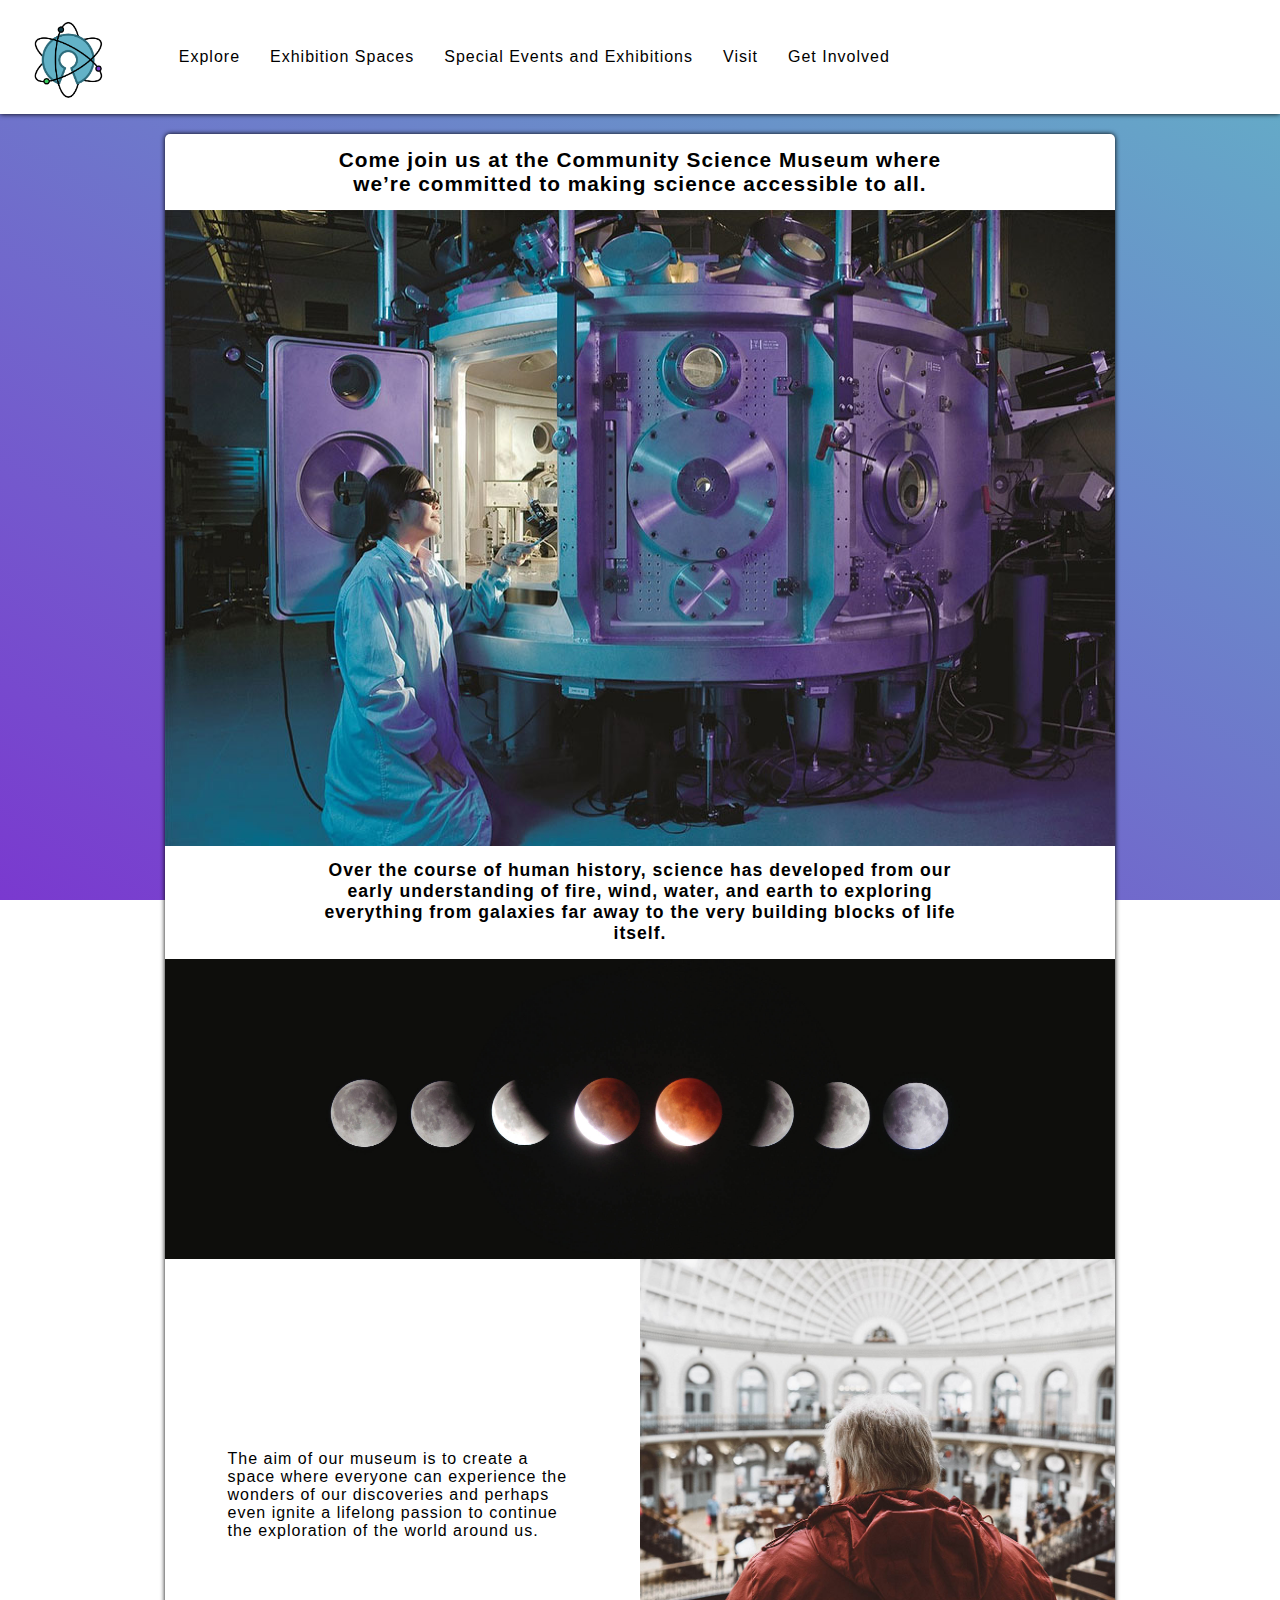
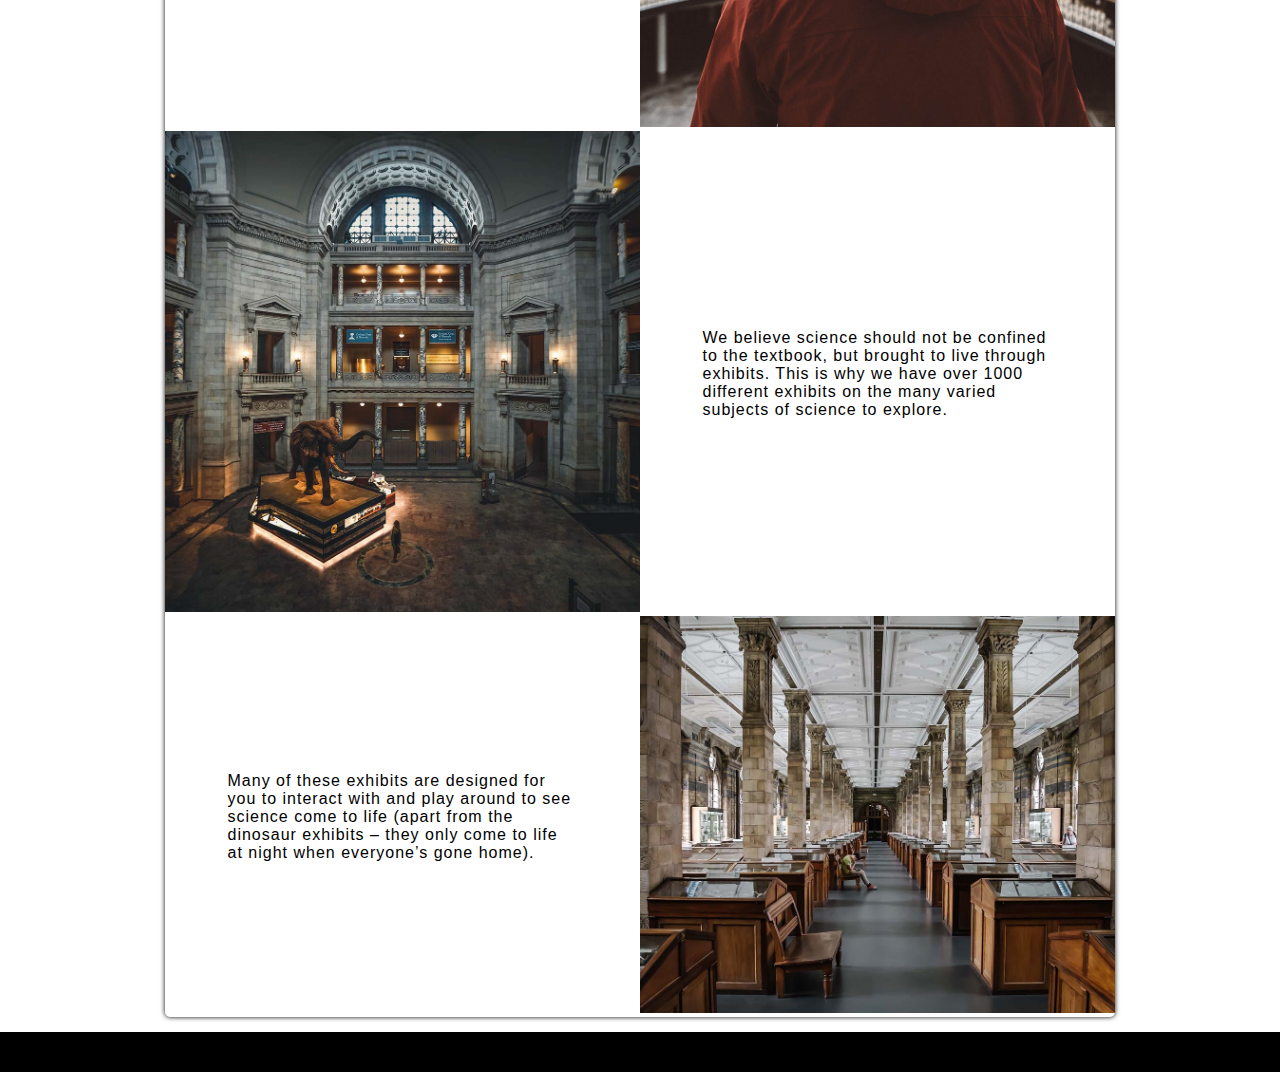
==== index.html @ f50c5907 "First comitt" ====
<!DOCTYPE html>
<html>
  <head>
    <title>Community Science Museum</title>
    <meta name="description" content="Community science museum for kids and parants." />
    <meta name="viewport" content="width=device-width, initial-scale=1.0" />
    <link href="styles/styles.css" rel="stylesheet" />
    <link rel="stylesheet" href="https://use.fontawesome.com/releases/v5.15.1/css/all.css" integrity="sha384-vp86vTRFVJgpjF9jiIGPEEqYqlDwgyBgEF109VFjmqGmIY/Y4HV4d3Gp2irVfcrp" crossorigin="anonymous" />
  </head>

  <body class="flex column align-center">
    <header class="full-width shadow">
      <div class="menu flex space-between align-center full-width">
        <div class="main_logo">
          <a href="index.html">
            <img src="images/main_logo200.png" alt="Site logo" />
          </a>
        </div>
        <label for="hamburger_menu"><i class="fas fa-bars"></i></label>
        <input type="checkbox" id="hamburger_menu" />

        <nav>
          <ul class="space-items">
            <li><a href="explore.html" class="underline">Explore</a></li>
            <li><a href="exhibition_spaces.html" class="underline">Exhibition Spaces</a></li>
            <li><a href="special_events_and_exhibitions.html" class="underline">Special Events and Exhibitions</a></li>
            <li><a href="visit.html" class="underline">Visit</a></li>
            <li><a href="get_involved.html" class="underline">Get Involved</a></li>
          </ul>
        </nav>
      </div>
    </header>

    <main class="flex align-center column full-width">
      <section class="flex container shadow column align-center">
        <div class="card card-txt text-align">
          <h1>Come join us at the Community Science Museum where we’re committed to making science accessible to all.</h1>
        </div>

        <div class="card card-img">
          <img src="images/scientific200.jpg" alt="Scientist in lab coat inspecting content inside a pressure tank." />
        </div>

        <div class="card card-txt text-align">
          <h2>Over the course of human history, science has developed from our early understanding of fire, wind, water, and earth to exploring everything from galaxies far away to the very building blocks of life itself.</h2>
        </div>

        <div class="card card-img">
          <img src="images/celso200.jpg" alt="Multiple moons in a red explise side by side." />
        </div>

        <div class="card card-dual space-between">
          <div class="card-text-dual">
            <p>The aim of our museum is to create a space where everyone can experience the wonders of our discoveries and perhaps even ignite a lifelong passion to continue the exploration of the world around us.</p>
          </div>
          <div class="card-img-dual">
            <img src="images/Senior200.jpg" alt="Senior man watching the museum from a high view" />
          </div>
        </div>

        <div class="card card-dual space-between card-reverse">
          <div class="card-img-dual">
            <img src="images/Mamut200.jpg" alt="Mamut staged in a large museum hall" />
          </div>
          <div class="card-text-dual">
            <p>We believe science should not be confined to the textbook, but brought to live through exhibits. This is why we have over 1000 different exhibits on the many varied subjects of science to explore.</p>
          </div>
        </div>

        <div class="card card-dual space-between">
          <div class="card-text-dual">
            <p>Many of these exhibits are designed for you to interact with and play around to see science come to life (apart from the dinosaur exhibits – they only come to life at night when everyone’s gone home).</p>
          </div>
          <div class="card-img-dual">
            <img src="images/museumhall200.jpg" alt="Museum exhibits hall with small glass view into boxes." />
          </div>
        </div>
      </section>
    </main>

    <footer class="full-width full-height space-top"></footer>
  </body>
</html>
---- styles/styles.css ----
/*############ GLOBAl/ ALL ############*/
html > * {font-family: "Roboto", sans-serif !important; letter-spacing: 1px;}
html, body {height: 100%; margin: 0;}

h1{font-size: 1.3rem;}
h2{font-size: 1.1rem;}
p {font-size: 1rem;}

ul {list-style-type: none;}
header, footer {background-color: white; color: white;}
a:link, a:visited {text-decoration: none; transition: all 0.25s; color: rgb(0, 0, 0);}
a:hover {color: rgb(58, 58, 58);}

.main_logo {padding: 15px 15px 5px 25px;}
.main_logo img {max-height: 10vh;}

header {max-height: 180px; position: relative;}


body {
    background: linear-gradient(30deg,rgba(122,57,207,1) 0%, rgba(99,178,199,1) 100% );     
    background-repeat: no-repeat;
    background-attachment: fixed;
}

main {flex-grow: 1;}

footer {max-height: 50px; 
        min-height: 40px;
        /* position:relative ; */
        background-color: rgb(0, 0, 0);}

.container{
	max-width: 330px;
    padding: 10px;
	margin-left: auto;
	margin-right: auto;
    background-color: white;
    border-radius: 5px;
    margin-top: 20px;
}

.card {
	position: relative;
	overflow: hidden;
	background-size: cover;
}

nav {
    margin-left: 0px;
    display: none;
    position:absolute;
    top: 90px;
    background: #ffff;
    box-shadow:0 0 5px black;
    z-index: 100;
    width: 100%;
    /* right: 0px; */
}

nav ul {
    flex-direction: row;
    text-align: left;
}

.fas {color:rgb(0, 0, 0); margin-right: 20px;}
#hamburger_menu {display: none;}
#hamburger_menu:checked ~ nav {display: block;}


/*############ MODULAR ############*/
.flex {display: flex;}
.row {flex-direction: row;}
.align-center { align-items: center;}
.column {flex-direction: column;}
.space-items > * { margin-left: 15px; margin-right: 15px;}
.space-top {margin-top: 15px;}

.underline:hover {text-decoration:underline;}
.active {text-decoration:underline;}
.full-width { width: 100%; }
.full-height { height: 100%;}

.text-align {text-align: center;}
.text-align-l {text-align: left;}

.space-between {justify-content: space-between;}
.shadow {box-shadow:0 0 5px black;}

/*############ HOME /INDEX ############*/

.card-img img {width: 350px;}
.card-txt {margin: 0px 20px 0px 20px;}

.card-dual {display: flex; flex-direction: column; padding:0px;}
.card-text-dual {max-width: 350px; margin: 10px;}
.card-img-dual img {max-width: 350px;}

.card-reverse {flex-direction:column-reverse;}


/*############ EXPLORE ############*/
.explore-img img {max-width: 350px;}
.explore-txt {max-width: 350px; margin: 10px;}
/*############ EXHIBITTION SPACES ############*/

/*############ SPECIAL EVENTS AND EXHIBITTION ############*/

/*############ VISIT ############*/

/*############ GET INVOLVED ############*/


/*############ MEDIA ############*/

/*----- 600Px -----*/
@media (min-width: 600px) {
    
    header label {display: none;}

    nav {
        display: flex; 
        position: relative;
        align-items: center;
        top: 0px;
        box-shadow:none;
    }

    nav ul {
        display: flex;
        align-items: center;
        flex-direction: row;
    }
    
    /*** Home ***/
    .menu{justify-content: center;}
    .container{max-width: 580px; padding: 0px;}
    .card-img img {width: 100%; height: 100%;}
    
    .card-dual  {flex-direction: row; align-items: center; width: 100%;}
    .card-text-dual {max-width: 250px; margin: 10px; }
    .card-img-dual img {max-width: 290px; height: 100%;}

    /** Explore **/
    .explore-img img {max-width: 200px; height: 100%;}
    .explore-txt {max-width: 250px; margin: 10px;}
}


/*----- 1000Px -----*/
@media (min-width: 1000px) {

    /*** Home ***/
    .menu{justify-content: center; max-width: 950px;}
    .container{max-width: 950px;}
    .card-txt {margin: 0px 150px 0px 150px;}
    .card-dual  {flex-direction: row;}
    .card-text-dual {max-width: 350px; margin-left: auto; margin-right: auto;}
    .card-img-dual img {max-width: 475px;}

   /** Explore **/
    .explore-img img {max-width: 88%;}
    .explore-txt {max-width: 600px; margin: 10px;}

}
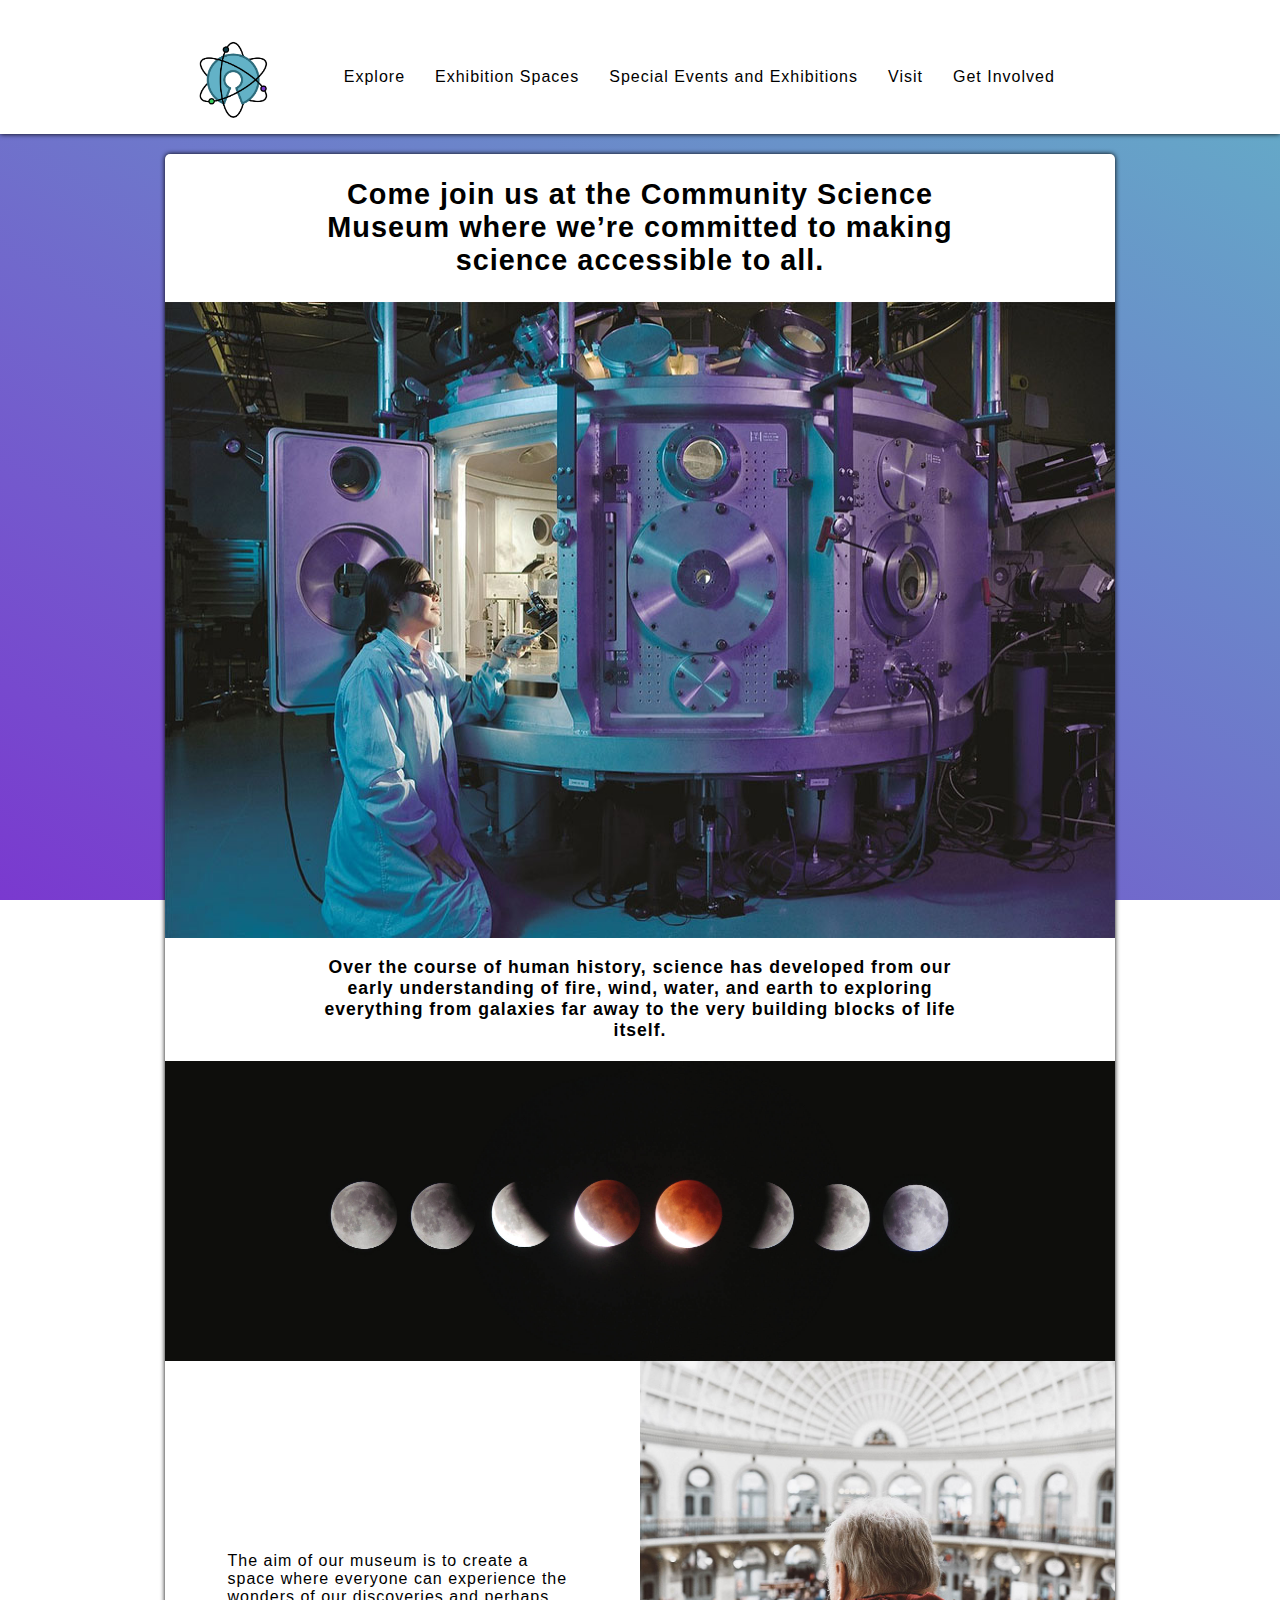
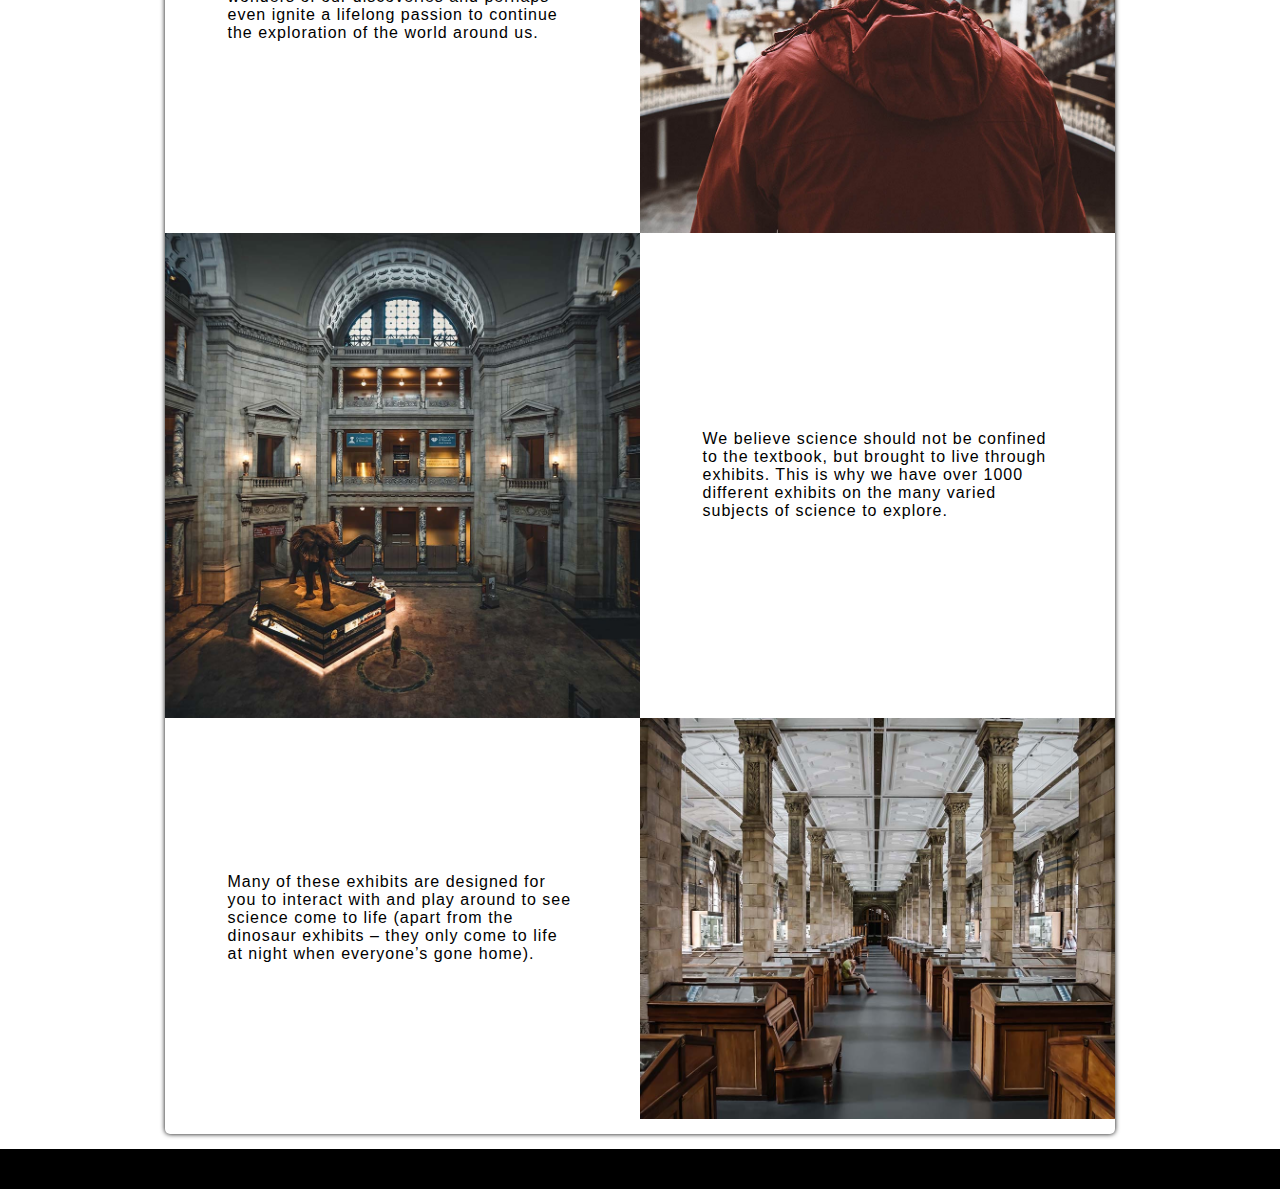
==== commit d6a8b4fd: "made some changes to CSS Cards," ====
--- a/index.html
+++ b/index.html
@@ -10,7 +10,7 @@
 
   <body class="flex column align-center">
     <header class="full-width shadow">
-      <div class="menu flex space-between align-center full-width">
+      <div class="menu flex space-between align-center full-width container">
         <div class="main_logo">
           <a href="index.html">
             <img src="images/main_logo200.png" alt="Site logo" />
@@ -32,7 +32,7 @@
     </header>
 
     <main class="flex align-center column full-width">
-      <section class="flex container shadow column align-center">
+      <section class="flex body-card shadow column align-center">
         <div class="card card-txt text-align">
           <h1>Come join us at the Community Science Museum where we’re committed to making science accessible to all.</h1>
         </div>
--- a/styles/styles.css
+++ b/styles/styles.css
@@ -2,7 +2,7 @@
 html > * {font-family: "Roboto", sans-serif !important; letter-spacing: 1px;}
 html, body {height: 100%; margin: 0;}
 
-h1{font-size: 1.3rem;}
+h1{font-size: 1.8rem;}
 h2{font-size: 1.1rem;}
 p {font-size: 1rem;}
 
@@ -27,7 +27,6 @@
 
 footer {max-height: 50px; 
         min-height: 40px;
-        /* position:relative ; */
         background-color: rgb(0, 0, 0);}
 
 .container{
@@ -39,6 +38,15 @@
     border-radius: 5px;
     margin-top: 20px;
 }
+
+.body-card      {
+    width: 330px;
+    padding: 10px;
+	margin-left: auto;
+	margin-right: auto;
+    background-color: white;
+    border-radius: 5px;
+    margin-top: 20px;}
 
 .card {
 	position: relative;
@@ -55,7 +63,6 @@
     box-shadow:0 0 5px black;
     z-index: 100;
     width: 100%;
-    /* right: 0px; */
 }
 
 nav ul {
@@ -75,7 +82,6 @@
 .column {flex-direction: column;}
 .space-items > * { margin-left: 15px; margin-right: 15px;}
 .space-top {margin-top: 15px;}
-
 .underline:hover {text-decoration:underline;}
 .active {text-decoration:underline;}
 .full-width { width: 100%; }
@@ -88,9 +94,8 @@
 .shadow {box-shadow:0 0 5px black;}
 
 /*############ HOME /INDEX ############*/
-
 .card-img img {width: 350px;}
-.card-txt {margin: 0px 20px 0px 20px;}
+.card-txt {margin: 5px 20px 5px 20px;}
 
 .card-dual {display: flex; flex-direction: column; padding:0px;}
 .card-text-dual {max-width: 350px; margin: 10px;}
@@ -100,14 +105,24 @@
 
 
 /*############ EXPLORE ############*/
-.explore-img img {max-width: 350px;}
+.explore-img img {width: 350px;}
 .explore-txt {max-width: 350px; margin: 10px;}
+
 /*############ EXHIBITTION SPACES ############*/
+.card-cosmo{width: 100%; height: 650px; position: relative;}
+.exhibition-pics {height: 450px; width: 100%;}
+.exhibition-txt {position: absolute; bottom: 0px; right: 0px; background-color: white; padding: 3px;}
+.exhibition-card {max-width: 500px; opacity: 0.9;}
+
 
 /*############ SPECIAL EVENTS AND EXHIBITTION ############*/
+.card-special {padding: 15px;}
 
 /*############ VISIT ############*/
-
+.visit-card {display: flex; flex-direction: column;}
+.visit-card-dual {display: flex; flex-direction: column; padding:0px; margin: 5px 0px 5px 0px;}
+.visit-txt {max-width: 350px; margin: 10px;}
+.map img {max-width: 300px;}
 /*############ GET INVOLVED ############*/
 
 
@@ -116,51 +131,57 @@
 /*----- 600Px -----*/
 @media (min-width: 600px) {
     
-    header label {display: none;}
+    /*** GLOBAL ***/
+    header label    {display: none;}
+    nav             {display: flex; position: relative; align-items: center; top: 0px; box-shadow:none;}
+    nav ul          {display: flex;align-items: center;flex-direction: row;}
+    .body-card      {width: 580px; padding: 0px; padding-bottom: 15px;}
 
-    nav {
-        display: flex; 
-        position: relative;
-        align-items: center;
-        top: 0px;
-        box-shadow:none;
-    }
+    /*** HOME ***/
+    .menu           {justify-content: center;}
+    .container      {max-width: 580px; padding: 0px;}
+    .card-img img   {width: 100%; height: 100%;}
+    
+    
+    .card-dual          {flex-direction: row; width: 100%;}
+    .card-text-dual     {max-width: 250px; align-items: center; margin: 10px; }
+    .card-img-dual img  {max-width: 290px; height: 100%;}
 
-    nav ul {
-        display: flex;
-        align-items: center;
-        flex-direction: row;
-    }
+    /** EXPLORE **/
+    .explore-img img    {max-width: 200px; height: 100%;}
+    .explore-txt        {max-width: 250px; margin: 10px;}
     
-    /*** Home ***/
-    .menu{justify-content: center;}
-    .container{max-width: 580px; padding: 0px;}
-    .card-img img {width: 100%; height: 100%;}
-    
-    .card-dual  {flex-direction: row; align-items: center; width: 100%;}
-    .card-text-dual {max-width: 250px; margin: 10px; }
-    .card-img-dual img {max-width: 290px; height: 100%;}
-
-    /** Explore **/
-    .explore-img img {max-width: 200px; height: 100%;}
-    .explore-txt {max-width: 250px; margin: 10px;}
+    /** EXHIBITTION SPACES ***/
+    .exhibition-txt {bottom: 50px; right: 10px; padding: 15px;}
+    .card-cosmo     {height: 450px;}
+    /** VISIT **/
+    .visit-txt      {max-width: 475px; margin: 10px;}
+    .visit-card     {width: 550px;}
+    .map img        {max-width: 440px;}
 }
 
 
 /*----- 1000Px -----*/
 @media (min-width: 1000px) {
 
-    /*** Home ***/
-    .menu{justify-content: center; max-width: 950px;}
-    .container{max-width: 950px;}
-    .card-txt {margin: 0px 150px 0px 150px;}
-    .card-dual  {flex-direction: row;}
-    .card-text-dual {max-width: 350px; margin-left: auto; margin-right: auto;}
-    .card-img-dual img {max-width: 475px;}
+    /*** GLOBAL ***/
+    .body-card {width: 950px; min-height: 800px;}
 
-   /** Explore **/
-    .explore-img img {max-width: 88%;}
-    .explore-txt {max-width: 600px; margin: 10px;}
+    /*** HOME ***/
+    .menu               {justify-content: center; max-width: 950px;}
+    .container          {max-width: 950px;}
+    .card-txt           {margin: 5px 150px 5px 150px;}
+    .card-dual          {flex-direction: row;}
+    .card-text-dual     {max-width: 350px; margin-left: auto; margin-right: auto; display: flex; align-items: center;}
+    .card-img-dual img  {max-width: 475px; max-height: 100%;}
+
+    /** EXPLORE **/
+    .explore-img img    {max-width: 88%;}
+    .explore-txt        {max-width: 600px; margin: 10px;}
+    
+    /** VISIT **/
+    .visit-card {flex-direction: row; width: 830px;}
+    .visit-card-dual {margin: 5px 3px 5px 2px;} 
 
 }
 
